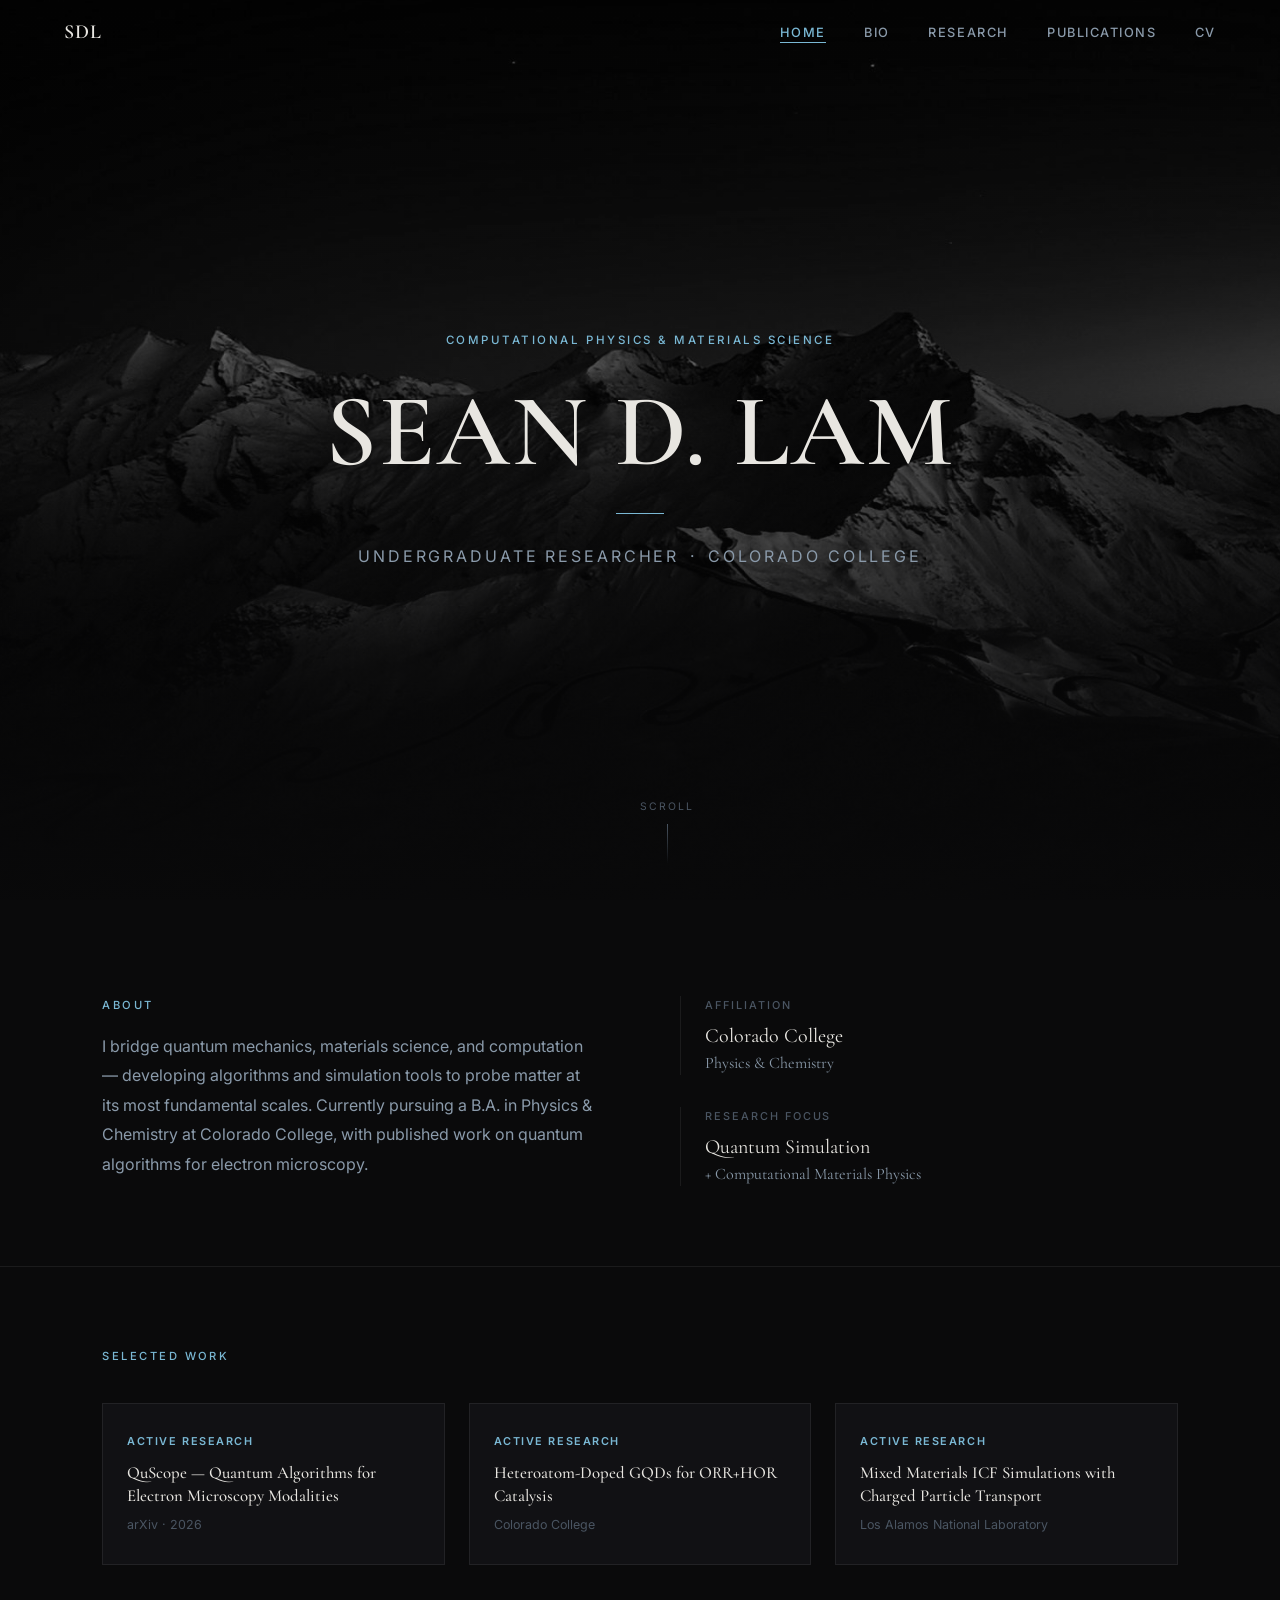
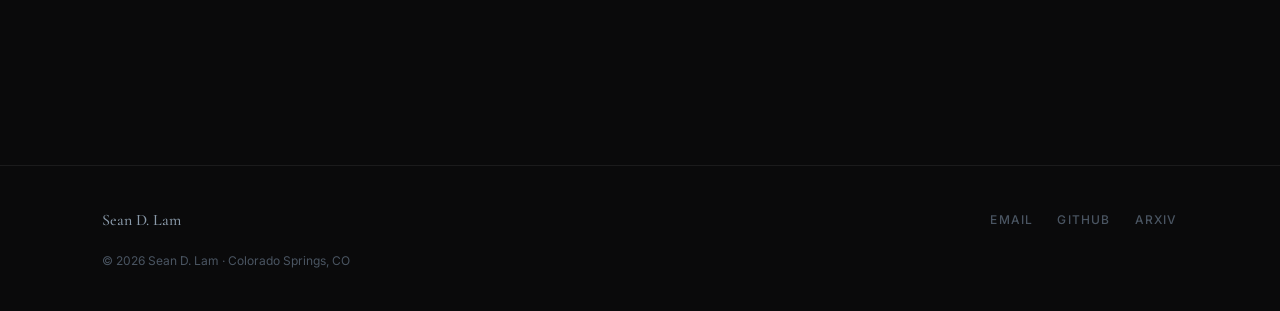
==== index.html @ 7e7f15c5 "personal website creation Developed pages for: - Index - Bio - CV - Publications/Posters - Research" ====
<!DOCTYPE html>
<html lang="en">
<head>
  <meta charset="UTF-8" />
  <meta name="viewport" content="width=device-width, initial-scale=1.0" />
  <title>Sean D. Lam</title>
  <meta name="description" content="Sean — computational physics researcher, quantum simulation, and materials science." />

  <!-- Google Fonts -->
  <link rel="preconnect" href="https://fonts.googleapis.com" />
  <link rel="preconnect" href="https://fonts.gstatic.com" crossorigin />
  <link href="https://fonts.googleapis.com/css2?family=Cormorant+Garamond:ital,wght@0,400;0,500;0,600;1,400&family=Inter:wght@300;400;500&family=JetBrains+Mono:wght@400;500&display=swap" rel="stylesheet" />

  <link rel="stylesheet" href="style.css" />
</head>
<body>

  <!-- ── Navigation ──────────────────────────────────────── -->
  <nav class="nav">
    <a href="index.html" class="nav-logo">SDL</a>
    <ul class="nav-links">
      <li><a href="index.html"        class="nav-link">Home</a></li>
      <li><a href="bio.html"          class="nav-link">Bio</a></li>
      <li><a href="research.html"     class="nav-link">Research</a></li>
      <li><a href="publications.html" class="nav-link">Publications</a></li>
      <li><a href="cv.html"           class="nav-link">CV</a></li>
    </ul>
    <button class="nav-toggle" aria-label="Toggle menu">
      <span></span><span></span><span></span>
    </button>
  </nav>

  <!-- Mobile drawer -->
  <div class="nav-drawer" role="dialog" aria-modal="true" aria-label="Navigation menu">
    <ul>
      <li><a href="index.html"        class="nav-link">Home</a></li>
      <li><a href="bio.html"          class="nav-link">Bio</a></li>
      <li><a href="research.html"     class="nav-link">Research</a></li>
      <li><a href="publications.html" class="nav-link">Publications</a></li>
      <li><a href="cv.html"           class="nav-link">CV</a></li>
    </ul>
  </div>

  <!-- ── Hero ─────────────────────────────────────────────── -->
  <main>
    <section class="hero">
      <div class="hero-bg" role="img" aria-label="Night mountain landscape"></div>
      <div class="hero-overlay"></div>

      <div class="hero-content">
        <p class="hero-eyebrow">Computational Physics &amp; Materials Science</p>
        <h1 class="hero-name">SEAN D. LAM</h1>
        <div class="hero-rule"></div>
        <p class="hero-title">Undergraduate Researcher&ensp;·&ensp;Colorado College</p>
      </div>

      <div class="hero-scroll" aria-hidden="true">
        <span>Scroll</span>
        <div class="scroll-line"></div>
      </div>
    </section>

    <!-- ── Brief intro below hero ──────────────────────────── -->
    <section style="
      padding: 96px clamp(24px, 8vw, 120px) 80px;
      display: grid;
      grid-template-columns: 1fr 1fr;
      gap: 48px 80px;
      border-bottom: 1px solid var(--border);
    " class="home-intro">
      <div>
        <p class="page-label">About</p>
        <p style="color: var(--text-secondary); line-height: 1.85; font-size: 1rem;">
          I bridge quantum mechanics, materials science, and computation — developing algorithms and simulation tools to probe matter at its most fundamental scales.
          Currently pursuing a B.A. in Physics &amp; Chemistry at Colorado College, with published work on quantum algorithms for electron microscopy.
        </p>
      </div>
      <div style="display: flex; flex-direction: column; gap: 32px;">
        <div style="border-left: 1px solid var(--border); padding-left: 24px;">
          <div class="bio-stat-label">Affiliation</div>
          <div style="font-family: var(--font-display); font-size: 1.25rem; color: var(--text-primary); line-height: 1.3;">Colorado College<br><span style="font-size: 1rem; color: var(--text-secondary);">Physics &amp; Chemistry</span></div>
        </div>
        <div style="border-left: 1px solid var(--border); padding-left: 24px;">
          <div class="bio-stat-label">Research Focus</div>
          <div style="font-family: var(--font-display); font-size: 1.25rem; color: var(--text-primary); line-height: 1.3;">Quantum Simulation<br><span style="font-size: 1rem; color: var(--text-secondary);">+ Computational Materials Physics</span></div>
        </div>
      </div>
    </section>

    <!-- ── Featured work ───────────────────────────────────── -->
    <section style="padding: 80px clamp(24px, 8vw, 120px);">
      <p class="page-label">Selected Work</p>
      <div style="display: grid; grid-template-columns: repeat(auto-fill, minmax(280px, 1fr)); gap: 24px; margin-top: 36px;">

        <a href="research.html" class="poster-card" style="display: block;">
          <div class="poster-event">Active Research</div>
          <div class="poster-title">QuScope — Quantum Algorithms for Electron Microscopy Modalities</div>
          <div class="poster-date">arXiv · 2026</div>
        </a>

        <a href="research.html" class="poster-card" style="display: block;">
          <div class="poster-event">Active Research</div>
          <div class="poster-title">Heteroatom-Doped GQDs for ORR+HOR Catalysis</div>
          <div class="poster-date">Colorado College</div>
        </a>

        <a href="research.html" class="poster-card" style="display: block;">
          <div class="poster-event">Active Research</div>
          <div class="poster-title">Mixed Materials ICF Simulations with Charged Particle Transport</div>
          <div class="poster-date">Los Alamos National Laboratory</div>
        </a>

      </div>
    </section>
  </main>

  <!-- ── Footer ───────────────────────────────────────────── -->
  <footer>
    <span class="footer-name">Sean D. Lam</span>
    <nav class="footer-links">
      <a href="mailto:s_lam2023@coloradocollege.edu"          class="footer-link">Email</a>
      <a href="https://github.com/seanthelam"             class="footer-link" target="_blank" rel="noopener">GitHub</a>
      <a href="https://arxiv.org/abs/2602.13438" class="footer-link" target="_blank" rel="noopener">arXiv</a>
    </nav>
    <span class="footer-copy">© 2026 Sean D. Lam · Colorado Springs, CO</span>
  </footer>

  <script src="nav.js"></script>
  <style>
    @media (max-width: 768px) {
      .home-intro { grid-template-columns: 1fr !important; }
    }
  </style>
</body>
</html>
---- style.css ----
/* ─────────────────────────────────────────────
   DESIGN TOKENS
───────────────────────────────────────────── */
:root {
  --bg:           #0a0a0b;
  --bg-elevated:  #111114;
  --surface:      #16161a;
  --border:       rgba(255, 255, 255, 0.07);
  --text-primary: #e8e6e1;
  --text-secondary: #8a9aaa;
  --text-muted:   #4a5562;
  --accent:       #7ab8d4;
  --accent-dim:   rgba(122, 184, 212, 0.15);

  --font-display: 'Cormorant Garamond', Georgia, serif;
  --font-body:    'Inter', system-ui, sans-serif;
  --font-mono:    'JetBrains Mono', 'Fira Code', monospace;

  --nav-height:   64px;
  --max-w:        880px;
  --max-w-wide:   1100px;

  --ease-out:     cubic-bezier(0.16, 1, 0.3, 1);
  --ease-in-out:  cubic-bezier(0.45, 0, 0.55, 1);
}

/* ─────────────────────────────────────────────
   RESET & BASE
───────────────────────────────────────────── */
*, *::before, *::after {
  box-sizing: border-box;
  margin: 0;
  padding: 0;
}

html {
  scroll-behavior: smooth;
  -webkit-font-smoothing: antialiased;
  -moz-osx-font-smoothing: grayscale;
}

body {
  background-color: var(--bg);
  color: var(--text-primary);
  font-family: var(--font-body);
  font-size: clamp(15px, 1.6vw, 17px);
  line-height: 1.75;
  min-height: 100vh;
}

img { display: block; max-width: 100%; }
a   { color: inherit; text-decoration: none; }
ul  { list-style: none; }

/* ─────────────────────────────────────────────
   PAGE TRANSITION
───────────────────────────────────────────── */
.page-wrapper {
  opacity: 0;
  transform: translateY(10px);
  animation: fadeUp 0.65s var(--ease-out) forwards;
}

@keyframes fadeUp {
  to { opacity: 1; transform: translateY(0); }
}

/* ─────────────────────────────────────────────
   NAVIGATION
───────────────────────────────────────────── */
.nav {
  position: fixed;
  top: 0;
  left: 0;
  right: 0;
  height: var(--nav-height);
  z-index: 100;
  display: flex;
  align-items: center;
  justify-content: space-between;
  padding: 0 clamp(24px, 5vw, 64px);
  transition: background 0.4s var(--ease-out), backdrop-filter 0.4s;
}

.nav.scrolled {
  background: rgba(10, 10, 11, 0.85);
  backdrop-filter: blur(18px);
  -webkit-backdrop-filter: blur(18px);
  border-bottom: 1px solid var(--border);
}

.nav-logo {
  font-family: var(--font-display);
  font-size: 1.25rem;
  font-weight: 600;
  letter-spacing: 0.04em;
  color: var(--text-primary);
  transition: color 0.25s;
}

.nav-logo:hover { color: var(--accent); }

.nav-links {
  display: flex;
  align-items: center;
  gap: clamp(20px, 3vw, 40px);
}

.nav-link {
  font-family: var(--font-body);
  font-size: 0.8rem;
  font-weight: 500;
  letter-spacing: 0.12em;
  text-transform: uppercase;
  color: var(--text-secondary);
  position: relative;
  padding-bottom: 3px;
  transition: color 0.25s;
}

/* Center-expand underline animation */
.nav-link::after {
  content: '';
  position: absolute;
  bottom: 0;
  left: 50%;
  right: 50%;
  height: 1px;
  background: var(--accent);
  transition: left 0.3s var(--ease-out), right 0.3s var(--ease-out);
}

.nav-link:hover,
.nav-link.active {
  color: var(--text-primary);
}

.nav-link:hover::after,
.nav-link.active::after {
  left: 0;
  right: 0;
}

.nav-link.active {
  color: var(--accent);
}

/* Hamburger */
.nav-toggle {
  display: none;
  flex-direction: column;
  gap: 5px;
  background: none;
  border: none;
  cursor: pointer;
  padding: 4px;
}

.nav-toggle span {
  display: block;
  width: 22px;
  height: 1.5px;
  background: var(--text-primary);
  transition: transform 0.3s var(--ease-out), opacity 0.3s;
  transform-origin: center;
}

.nav-toggle.open span:nth-child(1) { transform: translateY(6.5px) rotate(45deg); }
.nav-toggle.open span:nth-child(2) { opacity: 0; }
.nav-toggle.open span:nth-child(3) { transform: translateY(-6.5px) rotate(-45deg); }

/* Mobile nav drawer */
.nav-drawer {
  display: none;
  position: fixed;
  inset: 0;
  z-index: 99;
  background: rgba(10, 10, 11, 0.97);
  backdrop-filter: blur(24px);
  -webkit-backdrop-filter: blur(24px);
  flex-direction: column;
  align-items: center;
  justify-content: center;
  gap: 40px;
  opacity: 0;
  pointer-events: none;
  transition: opacity 0.35s var(--ease-out);
}

.nav-drawer.open {
  opacity: 1;
  pointer-events: all;
}

.nav-drawer .nav-link {
  font-size: 1.5rem;
  letter-spacing: 0.15em;
  font-family: var(--font-display);
  font-weight: 500;
  text-transform: uppercase;
}

/* ─────────────────────────────────────────────
   HERO — HOME PAGE
───────────────────────────────────────────── */
.hero {
  position: relative;
  height: 100vh;
  min-height: 600px;
  display: flex;
  flex-direction: column;
  align-items: center;
  justify-content: center;
  text-align: center;
  overflow: hidden;
  isolation: isolate;
}

.hero-bg {
  position: absolute;
  inset: 0;
  background-image: url('hero-bg.jpg');
  background-size: cover;
  background-position: center 40%;
  filter: brightness(0.55);
  z-index: -2;
  transform: scale(1.04);
  animation: subtleZoom 22s ease-in-out infinite alternate;
}

@keyframes subtleZoom {
  from { transform: scale(1.04); }
  to   { transform: scale(1.0); }
}

.hero-overlay {
  position: absolute;
  inset: 0;
  background: linear-gradient(
    to bottom,
    rgba(10, 10, 11, 0.0) 0%,
    rgba(10, 10, 11, 0.3) 60%,
    rgba(10, 10, 11, 0.85) 100%
  );
  z-index: -1;
}

.hero-content {
  position: relative;
  z-index: 1;
  max-width: 700px;
  padding: 0 24px;
}

.hero-eyebrow {
  font-family: var(--font-body);
  font-size: 0.72rem;
  font-weight: 500;
  letter-spacing: 0.22em;
  text-transform: uppercase;
  color: var(--accent);
  margin-bottom: 28px;
  opacity: 0;
  animation: fadeUp 0.8s var(--ease-out) 0.3s forwards;
}

.hero-name {
  font-family: var(--font-display);
  font-size: clamp(3.5rem, 8vw, 7rem);
  font-weight: 600;
  letter-spacing: 0.02em;
  line-height: 1.05;
  color: var(--text-primary);
  opacity: 0;
  animation: fadeUp 0.9s var(--ease-out) 0.5s forwards;
}

.hero-rule {
  width: 48px;
  height: 1px;
  background: var(--accent);
  margin: 28px auto;
  opacity: 0;
  animation: fadeUp 0.8s var(--ease-out) 0.7s forwards;
}

.hero-title {
  font-family: var(--font-body);
  font-size: clamp(0.85rem, 1.5vw, 1rem);
  font-weight: 400;
  letter-spacing: 0.18em;
  text-transform: uppercase;
  color: var(--text-secondary);
  opacity: 0;
  animation: fadeUp 0.8s var(--ease-out) 0.85s forwards;
}

.hero-scroll {
  position: absolute;
  bottom: 36px;
  left: 50%;
  transform: translateX(-50%);
  display: flex;
  flex-direction: column;
  align-items: center;
  gap: 8px;
  opacity: 0;
  animation: fadeUp 0.8s var(--ease-out) 1.3s forwards;
}

.hero-scroll span {
  font-size: 0.65rem;
  letter-spacing: 0.2em;
  text-transform: uppercase;
  color: var(--text-muted);
}

.scroll-line {
  width: 1px;
  height: 40px;
  background: linear-gradient(to bottom, var(--text-muted), transparent);
  animation: scrollPulse 2.5s ease-in-out infinite;
}

@keyframes scrollPulse {
  0%, 100% { opacity: 0.4; transform: scaleY(1); }
  50%       { opacity: 1;   transform: scaleY(1.2); }
}

/* ─────────────────────────────────────────────
   CONTENT PAGES — SHARED LAYOUT
───────────────────────────────────────────── */
.page-hero {
  padding-top: calc(var(--nav-height) + 80px);
  padding-bottom: 64px;
  padding-left: clamp(24px, 8vw, 120px);
  padding-right: clamp(24px, 8vw, 120px);
  border-bottom: 1px solid var(--border);
}

.page-label {
  font-size: 0.7rem;
  font-weight: 500;
  letter-spacing: 0.22em;
  text-transform: uppercase;
  color: var(--accent);
  margin-bottom: 16px;
}

.page-title {
  font-family: var(--font-display);
  font-size: clamp(2.4rem, 5vw, 4.5rem);
  font-weight: 600;
  line-height: 1.1;
  color: var(--text-primary);
  max-width: 600px;
}

.page-subtitle {
  margin-top: 20px;
  color: var(--text-secondary);
  max-width: 560px;
  font-size: 1rem;
  line-height: 1.7;
}

.page-body {
  padding: 80px clamp(24px, 8vw, 120px);
  max-width: calc(var(--max-w-wide) + 240px);
}

/* ─────────────────────────────────────────────
   BIO PAGE
───────────────────────────────────────────── */
.bio-grid {
  display: grid;
  grid-template-columns: 1fr 1fr;
  gap: 64px 80px;
  align-items: start;
}

.bio-text p {
  color: var(--text-secondary);
  line-height: 1.85;
  margin-bottom: 20px;
}

.bio-text p:last-child { margin-bottom: 0; }

.bio-text strong {
  color: var(--text-primary);
  font-weight: 500;
}

.bio-aside {
  display: flex;
  flex-direction: column;
  gap: 40px;
}

.bio-stat-block {
  border-left: 1px solid var(--border);
  padding-left: 24px;
}

.bio-stat-label {
  font-size: 0.68rem;
  font-weight: 500;
  letter-spacing: 0.18em;
  text-transform: uppercase;
  color: var(--text-muted);
  margin-bottom: 8px;
}

.bio-stat-value {
  font-family: var(--font-display);
  font-size: 1.6rem;
  font-weight: 500;
  color: var(--text-primary);
  line-height: 1.2;
}

.bio-tags {
  display: flex;
  flex-wrap: wrap;
  gap: 8px;
  margin-top: 40px;
}

.tag {
  font-size: 0.72rem;
  font-weight: 500;
  letter-spacing: 0.1em;
  text-transform: uppercase;
  color: var(--accent);
  border: 1px solid rgba(122, 184, 212, 0.25);
  padding: 5px 12px;
  border-radius: 2px;
  background: var(--accent-dim);
  transition: background 0.2s, border-color 0.2s;
}

.tag:hover {
  background: rgba(122, 184, 212, 0.22);
  border-color: rgba(122, 184, 212, 0.5);
}

/* ─────────────────────────────────────────────
   RESEARCH PAGE
───────────────────────────────────────────── */
.research-grid {
  display: flex;
  flex-direction: column;
  gap: 1px;
  border: 1px solid var(--border);
}

.research-item {
  display: grid;
  grid-template-columns: 48px 1fr auto;
  gap: 0 32px;
  align-items: start;
  padding: 36px 40px;
  background: var(--bg);
  border-bottom: 1px solid var(--border);
  transition: background 0.25s;
  cursor: default;
}

.research-item:last-child { border-bottom: none; }

.research-item:hover {
  background: var(--bg-elevated);
}

.research-num {
  font-family: var(--font-mono);
  font-size: 0.72rem;
  color: var(--text-muted);
  padding-top: 4px;
}

.research-content {}

.research-status {
  font-size: 0.65rem;
  font-weight: 600;
  letter-spacing: 0.14em;
  text-transform: uppercase;
  color: var(--accent);
  margin-bottom: 8px;
}

.research-name {
  font-family: var(--font-display);
  font-size: 1.4rem;
  font-weight: 500;
  color: var(--text-primary);
  line-height: 1.3;
  margin-bottom: 10px;
}

.research-desc {
  font-size: 0.9rem;
  color: var(--text-secondary);
  line-height: 1.7;
  max-width: 580px;
}

.research-tools {
  display: flex;
  flex-wrap: wrap;
  gap: 6px;
  margin-top: 14px;
}

.research-tool {
  font-family: var(--font-mono);
  font-size: 0.68rem;
  color: var(--text-muted);
  background: var(--surface);
  padding: 2px 8px;
  border-radius: 2px;
}

.research-meta {
  text-align: right;
  min-width: 100px;
}

.research-year {
  font-family: var(--font-mono);
  font-size: 0.75rem;
  color: var(--text-muted);
}

/* ─────────────────────────────────────────────
   PUBLICATIONS PAGE
───────────────────────────────────────────── */
.pub-section-title {
  font-size: 0.7rem;
  font-weight: 500;
  letter-spacing: 0.2em;
  text-transform: uppercase;
  color: var(--text-muted);
  margin-bottom: 32px;
  padding-bottom: 12px;
  border-bottom: 1px solid var(--border);
}

.pub-list {
  display: flex;
  flex-direction: column;
  gap: 40px;
  margin-bottom: 72px;
}

.pub-item {
  display: grid;
  grid-template-columns: auto 1fr;
  gap: 0 32px;
}

.pub-year-col {
  padding-top: 4px;
}

.pub-year {
  font-family: var(--font-mono);
  font-size: 0.78rem;
  color: var(--text-muted);
  white-space: nowrap;
}

.pub-body {}

.pub-title {
  font-family: var(--font-display);
  font-size: 1.2rem;
  font-weight: 500;
  color: var(--text-primary);
  line-height: 1.35;
  margin-bottom: 6px;
}

.pub-authors {
  font-size: 0.85rem;
  color: var(--text-muted);
  margin-bottom: 4px;
}

.pub-authors strong {
  color: var(--text-secondary);
  font-weight: 500;
}

.pub-venue {
  font-size: 0.85rem;
  color: var(--text-secondary);
  font-style: italic;
  margin-bottom: 12px;
}

.pub-links {
  display: flex;
  gap: 12px;
  flex-wrap: wrap;
}

.pub-link {
  font-size: 0.72rem;
  font-weight: 500;
  letter-spacing: 0.1em;
  text-transform: uppercase;
  color: var(--accent);
  border: 1px solid rgba(122, 184, 212, 0.3);
  padding: 4px 12px;
  border-radius: 2px;
  transition: background 0.2s, border-color 0.2s;
}

.pub-link:hover {
  background: var(--accent-dim);
  border-color: rgba(122, 184, 212, 0.6);
}

/* Poster grid */
.poster-grid {
  display: grid;
  grid-template-columns: repeat(auto-fill, minmax(260px, 1fr));
  gap: 24px;
}

.poster-card {
  background: var(--bg-elevated);
  border: 1px solid var(--border);
  padding: 28px 24px;
  transition: border-color 0.25s, transform 0.25s var(--ease-out);
}

.poster-card:hover {
  border-color: rgba(122, 184, 212, 0.3);
  transform: translateY(-3px);
}

.poster-event {
  font-size: 0.68rem;
  font-weight: 600;
  letter-spacing: 0.14em;
  text-transform: uppercase;
  color: var(--accent);
  margin-bottom: 10px;
}

.poster-title {
  font-family: var(--font-display);
  font-size: 1.05rem;
  font-weight: 500;
  color: var(--text-primary);
  line-height: 1.4;
  margin-bottom: 6px;
}

.poster-date {
  font-size: 0.78rem;
  color: var(--text-muted);
}

/* ─────────────────────────────────────────────
   CV PAGE
───────────────────────────────────────────── */
.cv-download-bar {
  display: flex;
  align-items: center;
  justify-content: space-between;
  padding: 20px 32px;
  background: var(--bg-elevated);
  border: 1px solid var(--border);
  margin-bottom: 64px;
}

.cv-download-bar span {
  font-size: 0.85rem;
  color: var(--text-secondary);
}

.btn-primary {
  display: inline-flex;
  align-items: center;
  gap: 8px;
  font-family: var(--font-body);
  font-size: 0.78rem;
  font-weight: 500;
  letter-spacing: 0.1em;
  text-transform: uppercase;
  color: var(--bg);
  background: var(--accent);
  padding: 10px 22px;
  border: none;
  border-radius: 2px;
  cursor: pointer;
  transition: opacity 0.2s, transform 0.2s;
  text-decoration: none;
}

.btn-primary:hover { opacity: 0.88; transform: translateY(-1px); }

.cv-section {
  margin-bottom: 60px;
}

.cv-section-title {
  font-size: 0.7rem;
  font-weight: 500;
  letter-spacing: 0.2em;
  text-transform: uppercase;
  color: var(--text-muted);
  margin-bottom: 28px;
  padding-bottom: 12px;
  border-bottom: 1px solid var(--border);
}

.cv-item {
  display: grid;
  grid-template-columns: 160px 1fr;
  gap: 0 40px;
  margin-bottom: 32px;
  padding-bottom: 32px;
  border-bottom: 1px solid var(--border);
}

.cv-item:last-child {
  margin-bottom: 0;
  padding-bottom: 0;
  border-bottom: none;
}

.cv-date {
  font-family: var(--font-mono);
  font-size: 0.75rem;
  color: var(--text-muted);
  padding-top: 4px;
  white-space: nowrap;
}

.cv-role {
  font-family: var(--font-display);
  font-size: 1.15rem;
  font-weight: 500;
  color: var(--text-primary);
  line-height: 1.3;
  margin-bottom: 4px;
}

.cv-place {
  font-size: 0.85rem;
  color: var(--accent);
  margin-bottom: 8px;
}

.cv-detail {
  font-size: 0.88rem;
  color: var(--text-muted);
  line-height: 1.7;
}

/* Skills grid */
.skills-grid {
  display: grid;
  grid-template-columns: repeat(auto-fill, minmax(200px, 1fr));
  gap: 24px;
}

.skill-group {
  background: var(--bg-elevated);
  border: 1px solid var(--border);
  padding: 20px 22px;
}

.skill-group-label {
  font-size: 0.65rem;
  font-weight: 600;
  letter-spacing: 0.18em;
  text-transform: uppercase;
  color: var(--accent);
  margin-bottom: 12px;
}

.skill-group-items {
  font-size: 0.85rem;
  color: var(--text-secondary);
  line-height: 1.8;
}

/* ─────────────────────────────────────────────
   FOOTER
───────────────────────────────────────────── */
footer {
  margin-top: 120px;
  padding: 40px clamp(24px, 8vw, 120px);
  border-top: 1px solid var(--border);
  display: flex;
  align-items: center;
  justify-content: space-between;
  flex-wrap: wrap;
  gap: 16px;
}

.footer-name {
  font-family: var(--font-display);
  font-size: 1rem;
  font-weight: 500;
  color: var(--text-secondary);
}

.footer-links {
  display: flex;
  gap: 24px;
}

.footer-link {
  font-size: 0.75rem;
  font-weight: 500;
  letter-spacing: 0.1em;
  text-transform: uppercase;
  color: var(--text-muted);
  transition: color 0.2s;
}

.footer-link:hover { color: var(--accent); }

.footer-copy {
  font-size: 0.75rem;
  color: var(--text-muted);
  width: 100%;
}

/* ─────────────────────────────────────────────
   RESPONSIVE
───────────────────────────────────────────── */
@media (max-width: 768px) {
  .nav-links { display: none; }
  .nav-toggle { display: flex; }
  .nav-drawer { display: flex; }

  .bio-grid {
    grid-template-columns: 1fr;
    gap: 48px;
  }

  .research-item {
    grid-template-columns: 1fr;
    gap: 4px;
    padding: 28px 24px;
  }

  .research-num { display: none; }
  .research-meta { text-align: left; margin-top: 12px; }

  .pub-item {
    grid-template-columns: 1fr;
    gap: 8px;
  }

  .pub-year-col { display: none; }

  .cv-item {
    grid-template-columns: 1fr;
    gap: 4px;
  }

  .cv-date { margin-bottom: 4px; }

  .cv-download-bar {
    flex-direction: column;
    align-items: flex-start;
    gap: 16px;
  }

  footer {
    flex-direction: column;
    align-items: flex-start;
    gap: 12px;
  }
}

@media (max-width: 480px) {
  .hero-name { letter-spacing: 0; }
  .page-body { padding: 48px 24px; }
  .page-hero { padding-left: 24px; padding-right: 24px; }
}

/* ─────────────────────────────────────────────
   REDUCED MOTION
───────────────────────────────────────────── */
@media (prefers-reduced-motion: reduce) {
  *, *::before, *::after {
    animation-duration: 0.01ms !important;
    transition-duration: 0.01ms !important;
  }
  .hero-bg { animation: none; transform: scale(1); }
}
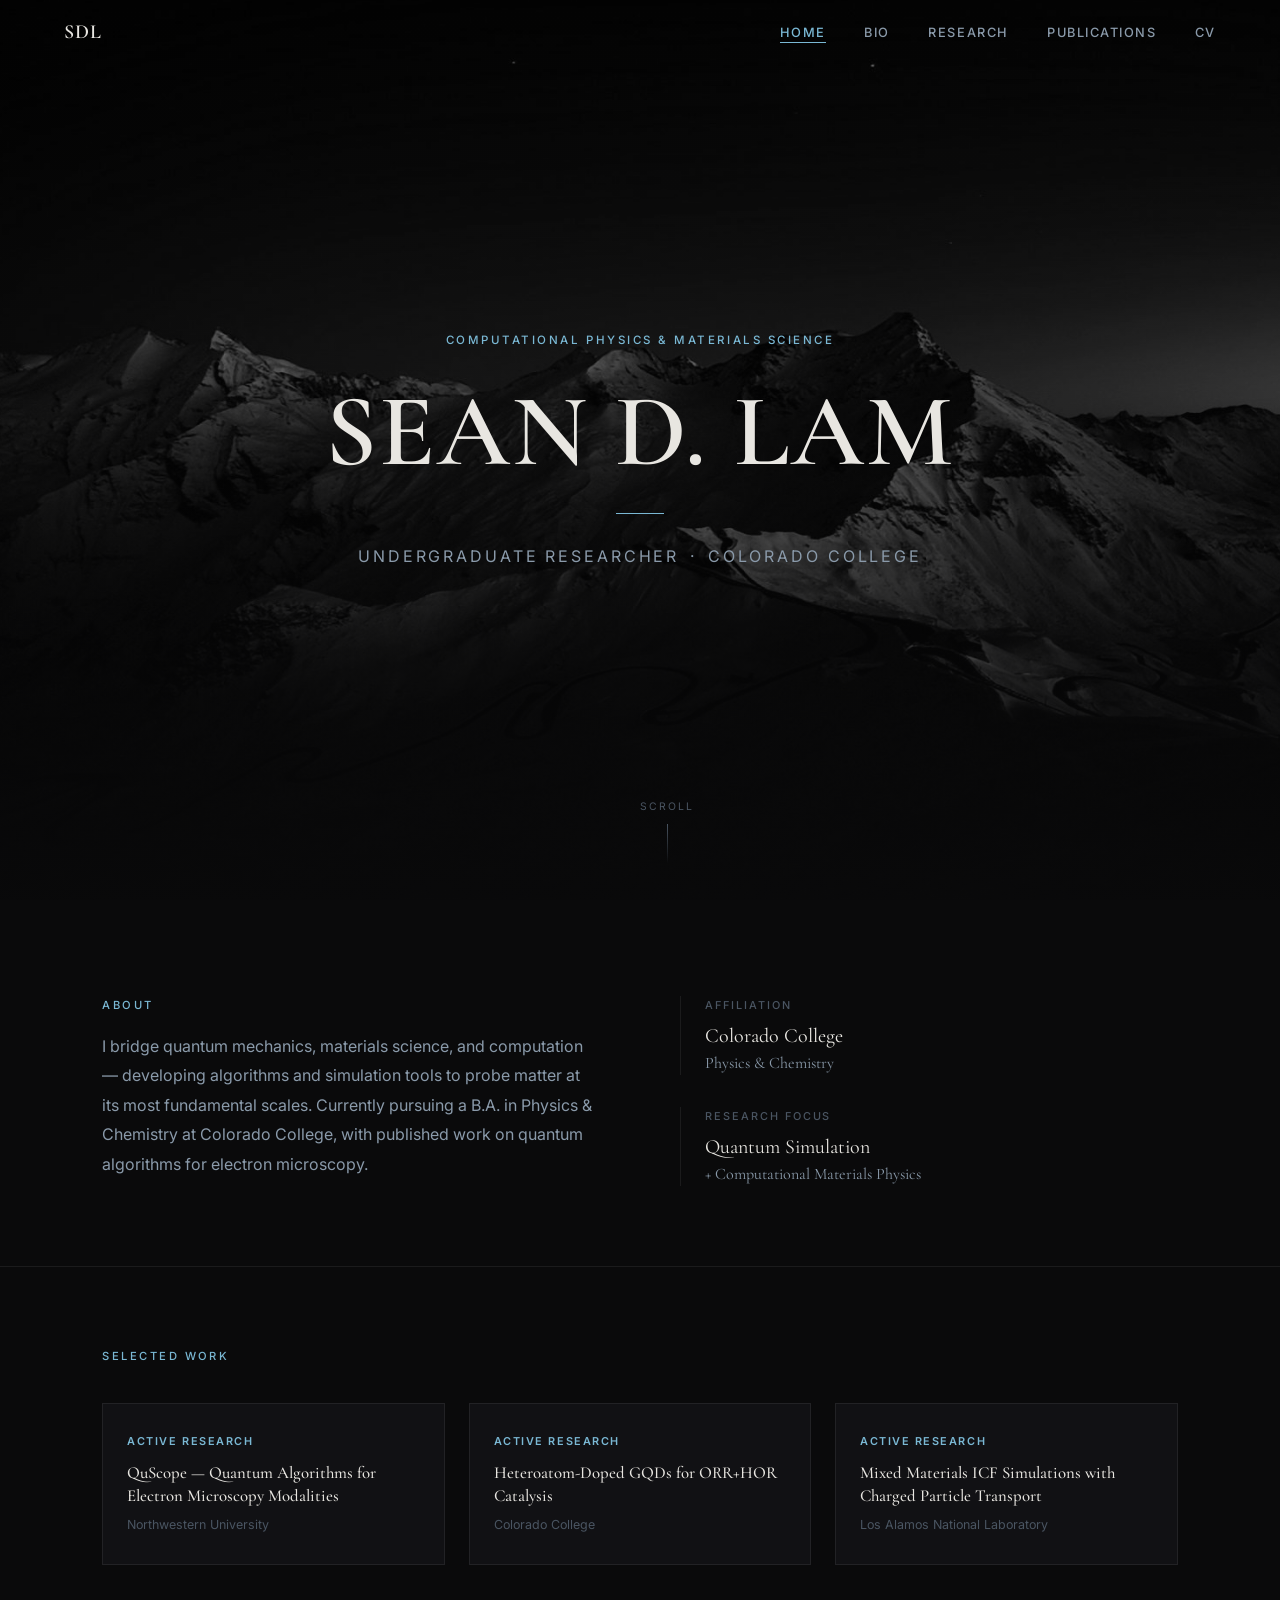
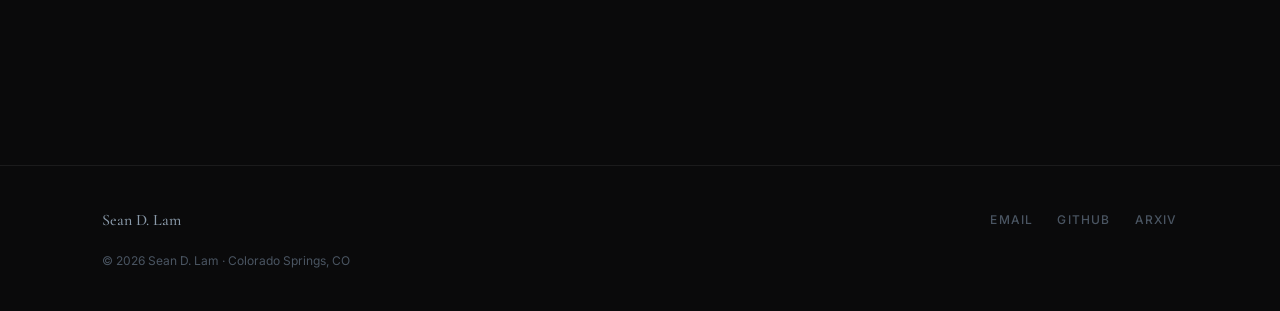
==== commit 6cd39bcc: "Update research poster date to affiliation: Northwestern University" ====
--- a/index.html
+++ b/index.html
@@ -95,7 +95,7 @@
         <a href="research.html" class="poster-card" style="display: block;">
           <div class="poster-event">Active Research</div>
           <div class="poster-title">QuScope — Quantum Algorithms for Electron Microscopy Modalities</div>
-          <div class="poster-date">arXiv · 2026</div>
+          <div class="poster-date">Northwestern University</div>
         </a>
 
         <a href="research.html" class="poster-card" style="display: block;">
